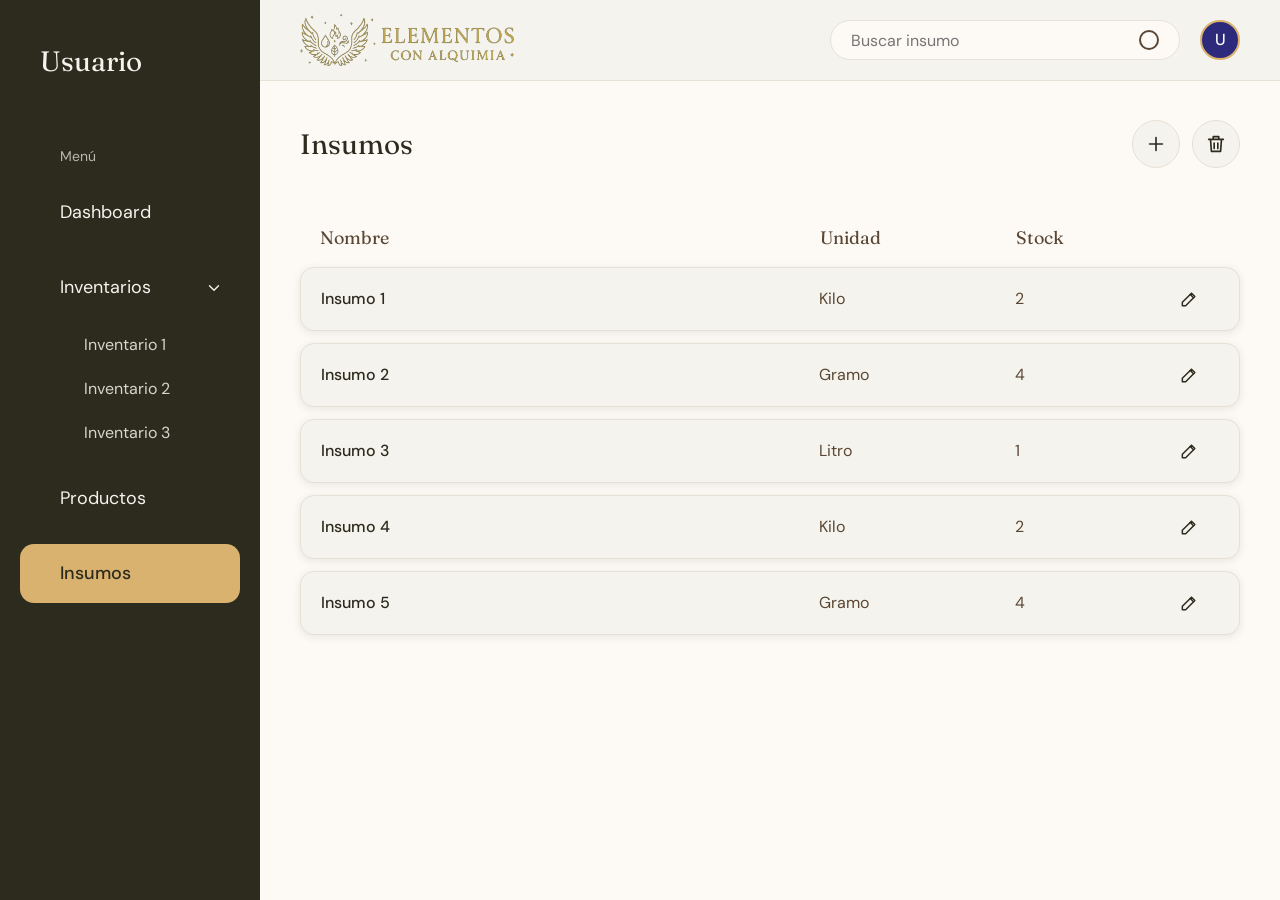
==== insumos.html @ 7b2545c5 "Add files via upload" ====
<!DOCTYPE html>
<html lang="es">
<head>
    <meta charset="UTF-8">
    <meta name="viewport" content="width=device-width, initial-scale=1.0">
    <title>Insumos - Elementos con alquimia</title>
    <link rel="preconnect" href="https://fonts.googleapis.com">
    <link href="https://fonts.googleapis.com/css2?family=DM+Sans:wght@400;500&family=Fraunces:wght@400;600&display=swap" rel="stylesheet">

    <style>
        :root {
            --bg: #fdfaf6;
            --sidebar: #2d2b1e;
            --sidebar-text: #f5f3ed;
            --topbar: #f5f3ed;
            --text: #2d2b1e;
            --text-soft: #5a4634;
            --card: #f5f3ed;
            --card-hover: #f3ead6;
            --card-border: #e6e1d5;
            --gold: #d8b26e;
            --green: #2a806a;
            --indigo: #2d2a7b;
            --radius: 14px;
            --shadow: 0 2px 8px rgba(45, 43, 30, .10);
        }

        /* ===== Base ===== */
        * {
            margin: 0;
            padding: 0;
            box-sizing: border-box;
        }

        body {
            font-family: 'DM Sans', 'Segoe UI', Roboto, Helvetica, Arial, sans-serif;
            font-size: 16px;
            line-height: 1.5;
            color: var(--text);
            background-color: var(--bg);
            height: 100vh;
            overflow: hidden;
        }

        a {
            text-decoration: none;
            color: inherit;
        }

        button,
        select,
        input {
            font-family: inherit;
            font-size: inherit;
            color: inherit;
        }

        button {
            cursor: pointer;
        }

        :focus-visible {
            outline: 3px solid var(--indigo);
            outline-offset: 2px;
        }

        .icon {
            fill: none;
            stroke: currentColor;
            stroke-width: 1.8;
            stroke-linecap: round;
            stroke-linejoin: round;
        }

        /* ===== Layout ===== */
        .app-layout {
            display: flex;
            height: 100vh;
            width: 100%;
        }

        /* ===== Sidebar ===== */
        .sidebar {
            width: 260px;
            background-color: var(--sidebar);
            color: var(--sidebar-text);
            display: flex;
            flex-direction: column;
            padding: 40px 0;
            flex-shrink: 0;
            z-index: 20;
        }

        .sidebar h1 {
            font-family: 'Fraunces', Georgia, serif;
            font-size: 28px;
            font-weight: 400;
            padding: 0 40px;
            margin-bottom: 48px;
        }

        .nav-menu {
            display: flex;
            flex-direction: column;
            gap: 16px;
            overflow-y: auto;
            min-height: 0;
            scrollbar-width: thin;
            scrollbar-color: var(--gold) transparent;
        }

        .nav-item {
            font-size: 18px;
            padding: 16px 40px;
            margin: 0 20px;
            border-radius: var(--radius);
            transition: background-color .2s ease, color .2s ease;
        }

        .nav-menu div.nav-item {
            font-size: 14px;
            opacity: .7;
            padding-bottom: 0;
        }

        .nav-menu a.nav-item:hover,
        .nav-sub a:hover {
            background-color: rgba(255, 255, 255, .12);
        }

        .nav-item.active,
        .nav-menu a.nav-item.active:hover {
            background-color: var(--gold);
            color: var(--text);
            font-weight: 500;
        }

        .nav-row {
            position: relative;
        }

        .nav-row .nav-item {
            display: block;
        }

        .nav-toggle {
            position: absolute;
            right: 30px;
            top: 50%;
            transform: translateY(-50%);
            width: 32px;
            height: 32px;
            border: none;
            border-radius: 50%;
            background: transparent;
            display: flex;
            align-items: center;
            justify-content: center;
        }

        .nav-toggle svg {
            width: 18px;
            height: 18px;
            transition: transform .2s ease;
        }

        .nav-toggle[aria-expanded="false"] svg {
            transform: rotate(-90deg);
        }

        .nav-sub {
            list-style: none;
            display: flex;
            flex-direction: column;
            gap: 4px;
            margin-top: -8px;
        }

        .nav-sub[hidden] {
            display: none;
        }

        .nav-sub a {
            display: block;
            font-size: 16px;
            padding: 8px 20px 8px 64px;
            margin: 0 20px;
            border-radius: var(--radius);
            opacity: .85;
            transition: background-color .2s ease;
        }

        .nav-empty {
            font-size: 14px;
            padding: 4px 20px 4px 64px;
            opacity: .6;
        }

        .scrim {
            display: none;
        }

        /* ===== Topbar ===== */
        .main-wrapper {
            flex-grow: 1;
            display: flex;
            flex-direction: column;
            background-color: var(--bg);
            min-width: 0;
        }

        .topbar {
            height: 80px;
            background-color: var(--topbar);
            display: flex;
            align-items: center;
            justify-content: space-between;
            padding: 0 40px;
            flex-shrink: 0;
            box-shadow: 0 1px 0 var(--card-border);
        }

        .topbar-left {
            display: flex;
            align-items: center;
            gap: 12px;
        }

        .menu-btn {
            display: none;
            width: 40px;
            height: 40px;
            border: none;
            border-radius: 50%;
            background: transparent;
            align-items: center;
            justify-content: center;
        }

        .menu-btn svg {
            width: 24px;
            height: 24px;
        }

        .brand-logo {
            height: 52px;
            width: auto;
            display: block;
            mix-blend-mode: multiply;
        }

        .topbar-controls {
            display: flex;
            align-items: center;
            gap: 20px;
        }

        .search-bar {
            background-color: var(--bg);
            border: 1px solid var(--card-border);
            border-radius: 30px;
            display: flex;
            align-items: center;
            padding: 5px 20px;
            width: 350px;
            height: 40px;
            transition: box-shadow .2s ease;
        }

        .search-bar:focus-within {
            box-shadow: 0 0 0 3px var(--indigo);
        }

        .search-bar input {
            border: none;
            outline: none;
            background: transparent;
            flex-grow: 1;
            min-width: 0;
        }

        .search-icon {
            width: 20px;
            height: 20px;
            border: 2px solid var(--text-soft);
            border-radius: 50%;
            display: inline-block;
            flex-shrink: 0;
        }

        .user-profile {
            width: 40px;
            height: 40px;
            background-color: var(--indigo);
            color: #fdfaf6;
            border: 2px solid var(--gold);
            border-radius: 50%;
            display: flex;
            align-items: center;
            justify-content: center;
            font-weight: 500;
            flex-shrink: 0;
        }

        /* ===== Contenido ===== */
        .content {
            padding: 40px;
            overflow-y: auto;
            flex-grow: 1;
            scrollbar-width: thin;
            scrollbar-color: var(--gold) transparent;
        }

        .page-header {
            display: flex;
            align-items: center;
            justify-content: space-between;
            gap: 16px;
            margin-bottom: 8px;
        }

        .section-title {
            font-family: 'Fraunces', Georgia, serif;
            font-size: 28px;
            font-weight: 400;
        }

        .header-actions {
            display: flex;
            align-items: center;
            gap: 12px;
        }

        .round-btn {
            width: 48px;
            height: 48px;
            border-radius: 50%;
            border: 1px solid var(--card-border);
            background-color: var(--card);
            display: flex;
            align-items: center;
            justify-content: center;
            transition: background-color .2s ease, border-color .2s ease;
        }

        .round-btn svg {
            width: 22px;
            height: 22px;
        }

        .round-btn:hover,
        .round-btn.active {
            background-color: var(--gold);
            border-color: var(--gold);
        }

        .hint {
            color: var(--text-soft);
            min-height: 24px;
            margin-bottom: 24px;
        }

        /* ===== Tabla de insumos ===== */
        .insumos-table {
            max-width: 1100px;
            display: flex;
            flex-direction: column;
            gap: 12px;
        }

        .insumo-head,
        .insumo-row {
            display: grid;
            grid-template-columns: 1fr 180px 140px 48px;
            align-items: center;
            gap: 16px;
            padding: 0 20px;
        }

        .insumo-head {
            color: var(--text-soft);
            font-family: 'Fraunces', Georgia, serif;
            font-size: 18px;
            padding-bottom: 4px;
        }

        .insumo-row {
            min-height: 64px;
            background-color: var(--card);
            border: 1px solid var(--card-border);
            border-radius: var(--radius);
            box-shadow: var(--shadow);
            transition: box-shadow .2s ease, background-color .2s ease, border-color .2s ease;
        }

        /* Hover tipo selec*/
        .insumo-row:hover {
            background-color: var(--card-hover);
            border-color: var(--gold);
            box-shadow: 0 0 0 3px var(--gold);
        }

        .insumo-name {
            font-weight: 500;
            overflow-wrap: anywhere;
        }

        .insumo-unidad,
        .insumo-stock {
            color: var(--text-soft);
        }

        .edit-btn {
            width: 36px;
            height: 36px;
            border: none;
            border-radius: 50%;
            background: transparent;
            display: flex;
            align-items: center;
            justify-content: center;
            transition: background-color .2s ease;
        }

        .edit-btn svg {
            width: 20px;
            height: 20px;
        }

        .edit-btn:hover {
            background-color: var(--gold);
        }

        /* ===== Modo baja ===== */
        .baja-mode .insumo-row:not(.is-baja) {
            border-style: dashed;
            border-color: var(--text-soft);
        }

        .baja-mode .insumo-row {
            cursor: pointer;
        }

        .is-baja {
            opacity: .6;
            background-color: #cdc7b6;
            border-color: #b8b19c;
        }

        .badge {
            display: inline-block;
            margin-left: 12px;
            padding: 2px 12px;
            border-radius: 30px;
            background-color: var(--sidebar);
            color: var(--sidebar-text);
            font-size: 13px;
            font-weight: 500;
        }

        .empty {
            color: var(--text-soft);
            padding: 0 20px;
        }

        /* ===== Ventanas y avisos ===== */
        dialog {
            margin: auto;
            border: 1px solid var(--card-border);
            border-radius: var(--radius);
            padding: 32px;
            width: min(440px, 90vw);
            background-color: var(--bg);
            color: var(--text);
            box-shadow: 0 8px 32px rgba(45, 43, 30, .25);
        }

        dialog::backdrop {
            background-color: rgba(45, 43, 30, .5);
        }

        dialog h3 {
            font-family: 'Fraunces', Georgia, serif;
            font-size: 22px;
            font-weight: 400;
            margin-bottom: 16px;
        }

        .dlg-text {
            color: var(--text-soft);
        }

        dialog label {
            display: block;
            color: var(--text-soft);
            margin: 16px 0 8px;
        }

        dialog input,
        dialog select {
            width: 100%;
            height: 44px;
            padding: 0 16px;
            background-color: var(--card);
            border: 1px solid var(--card-border);
            border-radius: var(--radius);
        }

        .field-row {
            display: grid;
            grid-template-columns: 1fr 1fr;
            gap: 16px;
        }

        .dialog-actions {
            display: flex;
            justify-content: flex-end;
            gap: 12px;
            margin-top: 24px;
        }

        .btn {
            height: 44px;
            padding: 0 24px;
            border-radius: 30px;
            border: 1px solid var(--card-border);
            background-color: var(--card);
            font-weight: 500;
        }

        .btn-primary {
            background-color: var(--green);
            border-color: var(--green);
            color: #fdfaf6;
        }

        .btn:hover {
            filter: brightness(.95);
        }

        .toast {
            position: fixed;
            left: 50%;
            bottom: 32px;
            transform: translate(-50%, 24px);
            display: flex;
            align-items: center;
            gap: 20px;
            padding: 12px 20px;
            border-radius: var(--radius);
            background-color: var(--sidebar);
            color: var(--sidebar-text);
            box-shadow: 0 8px 24px rgba(45, 43, 30, .3);
            opacity: 0;
            pointer-events: none;
            transition: opacity .2s ease, transform .2s ease;
            z-index: 50;
        }

        .toast.show {
            opacity: 1;
            transform: translate(-50%, 0);
            pointer-events: auto;
        }

        .toast-btn {
            border: none;
            background: none;
            color: var(--gold);
            font-weight: 500;
        }

        .toast-btn:hover {
            text-decoration: underline;
        }

        /* ===== movil o tablet ===== */
        @media (max-width: 900px) {
            .sidebar {
                position: fixed;
                top: 0;
                bottom: 0;
                left: 0;
                transform: translateX(-100%);
                transition: transform .25s ease;
            }

            .menu-open .sidebar {
                transform: none;
            }

            .menu-open .scrim {
                display: block;
                position: fixed;
                inset: 0;
                background-color: rgba(45, 43, 30, .5);
                z-index: 10;
            }

            .menu-btn {
                display: flex;
            }

            .topbar,
            .content {
                padding-left: 20px;
                padding-right: 20px;
            }

            .brand-logo {
                height: 40px;
            }

            .search-bar {
                width: 180px;
            }

            .insumo-head,
            .insumo-row {
                grid-template-columns: 1fr 110px 90px 40px;
                gap: 8px;
                padding: 0 12px;
            }
        }

        @media (max-width: 560px) {
            .search-bar {
                display: none;
            }

            .badge {
                display: block;
                width: fit-content;
                margin: 4px 0 0;
            }
        }

        @media (prefers-reduced-motion: reduce) {
            * {
                transition: none !important;
            }
        }
    </style>
</head>
<body>

    <div class="app-layout">
        <aside class="sidebar">
            <h1>Usuario</h1>

            <nav class="nav-menu">
                <div class="nav-item">Menú</div>
                <a href="index.html" class="nav-item">Dashboard</a>
                <div class="nav-row">
                    <a href="inventarios.html" class="nav-item">Inventarios</a>
                    <button class="nav-toggle" id="nav-toggle" aria-expanded="true" aria-label="Mostrar u ocultar inventarios">
                        <svg class="icon" viewBox="0 0 24 24"><path d="m6 9 6 6 6-6"/></svg>
                    </button>
                </div>

                <ul class="nav-sub" id="nav-inventarios"></ul>
                <a href="productos.html" class="nav-item">Productos</a>
                <a href="insumos.html" class="nav-item active" aria-current="page">Insumos</a>
            </nav>
        </aside>
        <div class="scrim" id="scrim"></div>

        <div class="main-wrapper">
            <header class="topbar">
                <div class="topbar-left">
                    <button class="menu-btn" id="menu-btn" aria-label="Abrir menú">
                        <svg class="icon" viewBox="0 0 24 24"><path d="M4 7h16M4 12h16M4 17h16"/></svg>
                    </button>
                    <a href="index.html">
                        <img class="brand-logo" src="logo.png" alt="Elementos con alquimia">
                    </a>
                </div>
                <div class="topbar-controls">
                    <div class="search-bar">
                        <input type="text" id="buscar" aria-label="Buscar insumo" placeholder="Buscar insumo">
                        <span class="search-icon"></span>
                    </div>
                    <div class="user-profile">U</div>
                </div>
            </header>

            <main class="content">
                <div class="page-header">
                    <h2 class="section-title">Insumos</h2>
                    <div class="header-actions">
                        <button class="round-btn" id="btn-agregar" aria-label="Agregar insumo" title="Agregar insumo">
                            <svg class="icon" viewBox="0 0 24 24"><path d="M12 5v14M5 12h14"/></svg>
                        </button>
                        <button class="round-btn" id="btn-baja" aria-label="Dar de baja insumos" aria-pressed="false" title="Dar de baja insumos">
                            <svg class="icon" viewBox="0 0 24 24"><path d="M4 7h16M10 11v6M14 11v6M6 7l1 13h10l1-13M9 7V4h6v3"/></svg>
                        </button>
                    </div>
                </div>
                <p class="hint" id="hint"></p>

                <div class="insumos-table" id="tabla" role="table" aria-label="Insumos generales">
                    <div class="insumo-head" role="row">
                        <span role="columnheader">Nombre</span>
                        <span role="columnheader">Unidad</span>
                        <span role="columnheader">Stock</span>
                        <span role="columnheader"></span>
                    </div>
                    <div id="filas" style="display: contents"></div>
                </div>
            </main>
        </div>
    </div>

    <dialog id="dlg">
        <form method="dialog" id="form-insumo">
            <h3 id="dlg-titulo">Nuevo insumo</h3>
            <label for="nombre">Nombre</label>
            <input id="nombre" type="text" maxlength="40" required autocomplete="off">
            <div class="field-row">
                <div>
                    <label for="unidad">Unidad</label>
                    <select id="unidad" required></select>
                </div>
                <div>
                    <label for="stock">Stock</label>
                    <input id="stock" type="number" min="0" step="any" required>
                </div>
            </div>
            <div class="dialog-actions">
                <button type="button" class="btn" id="cancelar">Cancelar</button>
                <button type="submit" class="btn btn-primary" id="dlg-guardar">Crear insumo</button>
            </div>
        </form>
    </dialog>

    <script>
        // ===== Datos compartidos (antes shared.js) =====
        // Todo se guarda en localStorage, reemplazar por la bd
        // "baja: true" = dado de baja (no se elimina, se puede restablecer).
        const KEY_INV = 'eca_inventarios_v1';   // misma clave que usan las demás pantallas
        const KEY_INS = 'eca_insumos_v1';       // insumos generales

        const SEED_INV = [
            { id: 1, nombre: 'Inventario 1', descripcion: 'Materias primas y esencias para elaboración.', productos: 24, baja: false },
            { id: 2, nombre: 'Inventario 2', descripcion: 'Productos terminados listos para venta.', productos: 18, baja: false },
            { id: 3, nombre: 'Inventario 3', descripcion: 'Envases, etiquetas y material de empaque.', productos: 31, baja: false }
        ];
        const SEED_INS = [
            { id: 1, nombre: 'Insumo 1', unidad: 'Kilo', stock: 2, baja: false },
            { id: 2, nombre: 'Insumo 2', unidad: 'Gramo', stock: 4, baja: false },
            { id: 3, nombre: 'Insumo 3', unidad: 'Litro', stock: 1, baja: false },
            { id: 4, nombre: 'Insumo 4', unidad: 'Kilo', stock: 2, baja: false },
            { id: 5, nombre: 'Insumo 5', unidad: 'Gramo', stock: 4, baja: false }
        ];

        function cargar(key, seed) {
            try {
                const s = localStorage.getItem(key);
                if (s) return JSON.parse(s);
            } catch (e) {}
            return JSON.parse(JSON.stringify(seed));
        }

        const inventarios = cargar(KEY_INV, SEED_INV);   // solo lectura aquí (para el menú lateral)
        let insumos = cargar(KEY_INS, SEED_INS);

        function guardar() {
            try { localStorage.setItem(KEY_INS, JSON.stringify(insumos)); } catch (e) {}
        }

        const esc = s => String(s).replace(/[&<>"']/g, c => ({ '&': '&amp;', '<': '&lt;', '>': '&gt;', '"': '&quot;', "'": '&#39;' }[c]));

        // ===== Sidebar: inventarios activos =====
        function renderSidebar() {
            const ul = document.getElementById('nav-inventarios');
            const activos = inventarios.filter(i => !i.baja);
            ul.innerHTML = activos.length
                ? activos.map(i => `<li><a href="inventario.html?id=${i.id}">${esc(i.nombre)}</a></li>`).join('')
                : '<li class="nav-empty">Sin inventarios activos</li>';
        }

        // ===== Aviso con "Deshacer" =====
        function toast(msg, onUndo) {
            let t = document.getElementById('toast');
            if (!t) {
                t = document.createElement('div');
                t.id = 'toast';
                t.className = 'toast';
                t.setAttribute('role', 'status');
                document.body.appendChild(t);
            }
            t.innerHTML = '<span></span><button class="toast-btn">Deshacer</button>';
            t.firstChild.textContent = msg;
            t.querySelector('button').onclick = () => { onUndo(); t.classList.remove('show'); };
            t.classList.add('show');
            clearTimeout(t._t);
            t._t = setTimeout(() => t.classList.remove('show'), 6000);
        }

        // ===== Ventana de confirmación =====
        function confirmar(titulo, texto, okLabel, onOk) {
            let d = document.getElementById('dlg-confirm');
            if (!d) {
                d = document.createElement('dialog');
                d.id = 'dlg-confirm';
                d.innerHTML = '<h3></h3><p class="dlg-text"></p><div class="dialog-actions"><button class="btn" data-no>Cancelar</button><button class="btn btn-primary" data-ok></button></div>';
                document.body.appendChild(d);
                d.querySelector('[data-no]').onclick = () => d.close();
            }
            d.querySelector('h3').textContent = titulo;
            d.querySelector('.dlg-text').textContent = texto;
            const ok = d.querySelector('[data-ok]');
            ok.textContent = okLabel;
            ok.onclick = () => { d.close(); onOk(); };
            d.showModal();
        }

        // ===== Menú: submenú plegable y menú móvil =====
        document.getElementById('nav-toggle').addEventListener('click', e => {
            const ul = document.getElementById('nav-inventarios');
            ul.hidden = !ul.hidden;
            e.currentTarget.setAttribute('aria-expanded', !ul.hidden);
        });

        const alternarMenu = () => document.body.classList.toggle('menu-open');
        document.getElementById('menu-btn').addEventListener('click', alternarMenu);
        document.getElementById('scrim').addEventListener('click', alternarMenu);

        renderSidebar();
    </script>

    <script>
        // ===== Pantalla de insumos generales =====
        const UNIDADES = ['Kilo', 'Gramo', 'Litro', 'Mililitro', 'Pieza'];   // agrega las que necesites
        let modoBaja = false;
        let filtro = '';
        let editandoId = null;      // null = creando un insumo nuevo

        const filas = document.getElementById('filas');
        const tabla = document.getElementById('tabla');
        const hint = document.getElementById('hint');
        const btnBaja = document.getElementById('btn-baja');
        const dlg = document.getElementById('dlg');
        const selUnidad = document.getElementById('unidad');

        selUnidad.innerHTML = UNIDADES.map(u => `<option>${u}</option>`).join('');

        const iconoEditar = '<svg class="icon" viewBox="0 0 24 24"><path d="M4 20h4L19 9l-4-4L4 16v4z"/><path d="m13.5 6.5 4 4"/></svg>';
        const formatoStock = n => Number(n).toLocaleString('es-MX', { maximumFractionDigits: 2 });

        function filaHTML(i) {
            return `
                <div class="insumo-row${i.baja ? ' is-baja' : ''}" role="row" data-id="${i.id}">
                    <span class="insumo-name" role="cell">${esc(i.nombre)}${i.baja ? '<span class="badge">De baja</span>' : ''}</span>
                    <span class="insumo-unidad" role="cell">${esc(i.unidad)}</span>
                    <span class="insumo-stock" role="cell">${formatoStock(i.stock)}</span>
                    <span role="cell"><button class="edit-btn" aria-label="Editar ${esc(i.nombre)}" title="Editar">${iconoEditar}</button></span>
                </div>`;
        }

        function render() {
            tabla.classList.toggle('baja-mode', modoBaja);
            btnBaja.classList.toggle('active', modoBaja);
            btnBaja.setAttribute('aria-pressed', modoBaja);
            hint.textContent = modoBaja
                ? 'Modo baja: toca un insumo para darlo de baja. Si ya está de baja, tócalo para restablecerlo.'
                : '';

            const q = filtro.toLowerCase();
            let lista = insumos.filter(i => i.nombre.toLowerCase().includes(q));
            lista.sort((a, b) => a.nombre.localeCompare(b.nombre, 'es', { numeric: true }));
            lista = [...lista.filter(i => !i.baja), ...lista.filter(i => i.baja)]; // los de baja al final

            if (!lista.length) {
                filas.innerHTML = filtro
                    ? `<p class="empty">Ningún insumo coincide con "${esc(filtro)}".</p>`
                    : '<p class="empty">Aún no tienes insumos. Toca + para crear el primero.</p>';
            } else {
                filas.innerHTML = lista.map(filaHTML).join('');
            }
        }

        function actualizar() {
            guardar();
            render();
        }

        // Sin insumo = crear uno nuevo; con insumo = editarlo
        function abrirDialogo(i) {
            editandoId = i ? i.id : null;
            document.getElementById('form-insumo').reset();
            document.getElementById('dlg-titulo').textContent = i ? 'Editar insumo' : 'Nuevo insumo';
            document.getElementById('dlg-guardar').textContent = i ? 'Guardar cambios' : 'Crear insumo';
            if (i) {
                document.getElementById('nombre').value = i.nombre;
                if (!UNIDADES.includes(i.unidad)) selUnidad.add(new Option(i.unidad));
                selUnidad.value = i.unidad;
                document.getElementById('stock').value = i.stock;
            }
            dlg.showModal();
            document.getElementById('nombre').focus();
        }

        function darDeBaja(i) {
            i.baja = true;
            actualizar();
            toast('"' + i.nombre + '" se dio de baja.', () => { i.baja = false; actualizar(); });
        }

        function restablecer(i) {
            confirmar(
                '¿Restablecer este insumo?',
                '"' + i.nombre + '" volverá a estar activo.',
                'Restablecer',
                () => { i.baja = false; actualizar(); }
            );
        }

        filas.addEventListener('click', e => {
            const fila = e.target.closest('.insumo-row');
            if (!fila) return;
            const i = insumos.find(x => x.id === Number(fila.dataset.id));

            // En modo baja (o si ya está de baja) toda la fila responde
            if (i.baja || modoBaja) return i.baja ? restablecer(i) : darDeBaja(i);
            if (e.target.closest('.edit-btn')) abrirDialogo(i);
        });

        document.getElementById('btn-agregar').addEventListener('click', () => abrirDialogo());
        btnBaja.addEventListener('click', () => { modoBaja = !modoBaja; render(); });
        document.getElementById('cancelar').addEventListener('click', () => dlg.close());
        document.getElementById('buscar').addEventListener('input', e => { filtro = e.target.value.trim(); render(); });

        document.getElementById('form-insumo').addEventListener('submit', () => {
            const datos = {
                nombre: document.getElementById('nombre').value.trim(),
                unidad: selUnidad.value,
                stock: parseFloat(document.getElementById('stock').value)
            };
            if (!datos.nombre) return;

            if (editandoId !== null) {
                Object.assign(insumos.find(x => x.id === editandoId), datos);
            } else {
                const id = Math.max(0, ...insumos.map(x => x.id)) + 1;
                insumos.push({ id, ...datos, baja: false });
            }
            actualizar();
        });

        render();
    </script>

</body>
</html>
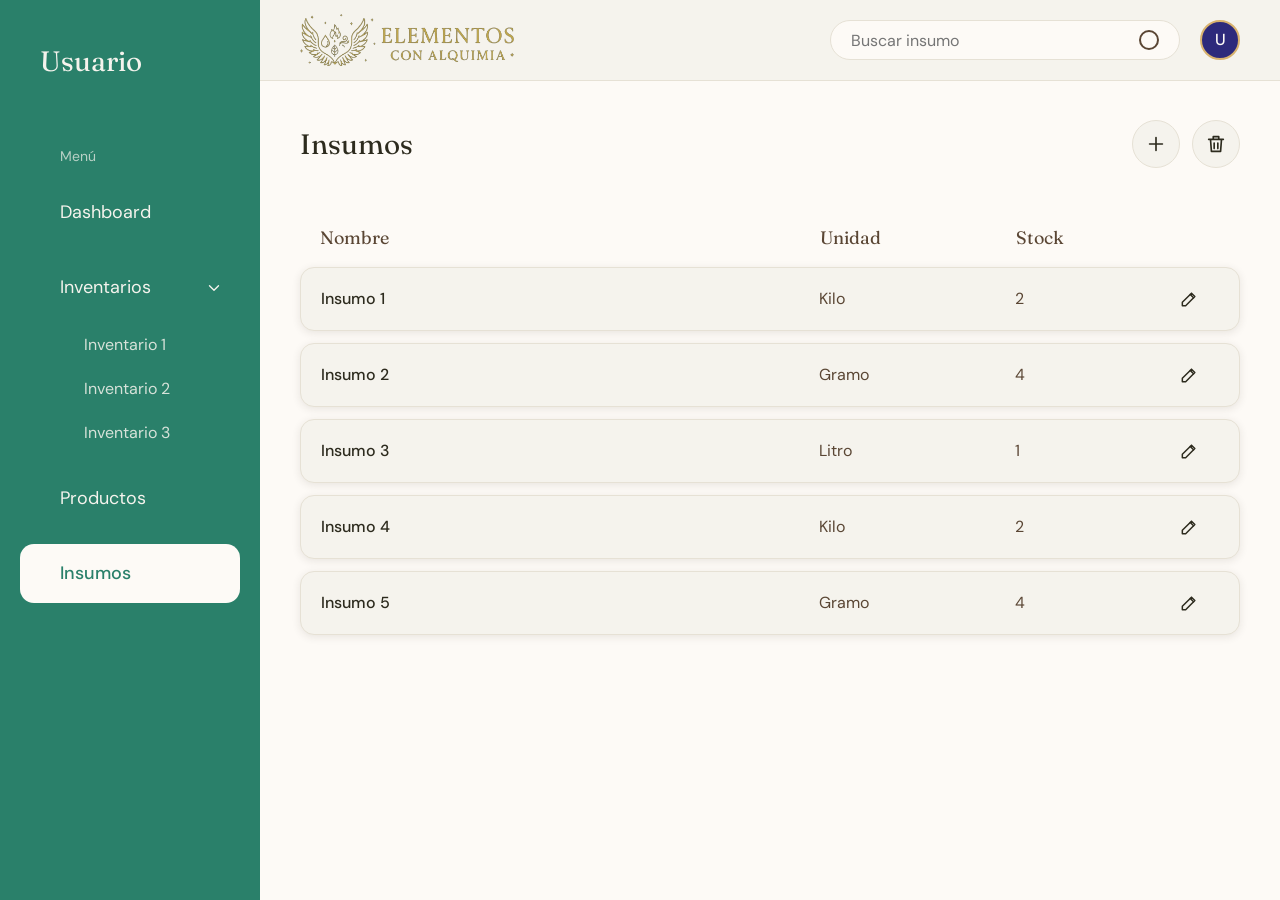
==== commit 38a0a219: "Actualizacion Actualizacion de diseño y pantallas restantes" ====
--- a/insumos.html
+++ b/insumos.html
@@ -6,357 +6,12 @@
     <title>Insumos - Elementos con alquimia</title>
     <link rel="preconnect" href="https://fonts.googleapis.com">
     <link href="https://fonts.googleapis.com/css2?family=DM+Sans:wght@400;500&family=Fraunces:wght@400;600&display=swap" rel="stylesheet">
+    <link rel="stylesheet" href="shared.css">
 
     <style>
-        :root {
-            --bg: #fdfaf6;
-            --sidebar: #2d2b1e;
-            --sidebar-text: #f5f3ed;
-            --topbar: #f5f3ed;
-            --text: #2d2b1e;
-            --text-soft: #5a4634;
-            --card: #f5f3ed;
-            --card-hover: #f3ead6;
-            --card-border: #e6e1d5;
-            --gold: #d8b26e;
-            --green: #2a806a;
-            --indigo: #2d2a7b;
-            --radius: 14px;
-            --shadow: 0 2px 8px rgba(45, 43, 30, .10);
-        }
-
-        /* ===== Base ===== */
-        * {
-            margin: 0;
-            padding: 0;
-            box-sizing: border-box;
-        }
-
-        body {
-            font-family: 'DM Sans', 'Segoe UI', Roboto, Helvetica, Arial, sans-serif;
-            font-size: 16px;
-            line-height: 1.5;
-            color: var(--text);
-            background-color: var(--bg);
-            height: 100vh;
-            overflow: hidden;
-        }
-
-        a {
-            text-decoration: none;
-            color: inherit;
-        }
-
-        button,
-        select,
-        input {
-            font-family: inherit;
-            font-size: inherit;
-            color: inherit;
-        }
-
-        button {
-            cursor: pointer;
-        }
-
-        :focus-visible {
-            outline: 3px solid var(--indigo);
-            outline-offset: 2px;
-        }
-
-        .icon {
-            fill: none;
-            stroke: currentColor;
-            stroke-width: 1.8;
-            stroke-linecap: round;
-            stroke-linejoin: round;
-        }
-
-        /* ===== Layout ===== */
-        .app-layout {
-            display: flex;
-            height: 100vh;
-            width: 100%;
-        }
-
-        /* ===== Sidebar ===== */
-        .sidebar {
-            width: 260px;
-            background-color: var(--sidebar);
-            color: var(--sidebar-text);
-            display: flex;
-            flex-direction: column;
-            padding: 40px 0;
-            flex-shrink: 0;
-            z-index: 20;
-        }
-
-        .sidebar h1 {
-            font-family: 'Fraunces', Georgia, serif;
-            font-size: 28px;
-            font-weight: 400;
-            padding: 0 40px;
-            margin-bottom: 48px;
-        }
-
-        .nav-menu {
-            display: flex;
-            flex-direction: column;
-            gap: 16px;
-            overflow-y: auto;
-            min-height: 0;
-            scrollbar-width: thin;
-            scrollbar-color: var(--gold) transparent;
-        }
-
-        .nav-item {
-            font-size: 18px;
-            padding: 16px 40px;
-            margin: 0 20px;
-            border-radius: var(--radius);
-            transition: background-color .2s ease, color .2s ease;
-        }
-
-        .nav-menu div.nav-item {
-            font-size: 14px;
-            opacity: .7;
-            padding-bottom: 0;
-        }
-
-        .nav-menu a.nav-item:hover,
-        .nav-sub a:hover {
-            background-color: rgba(255, 255, 255, .12);
-        }
-
-        .nav-item.active,
-        .nav-menu a.nav-item.active:hover {
-            background-color: var(--gold);
-            color: var(--text);
-            font-weight: 500;
-        }
-
-        .nav-row {
-            position: relative;
-        }
-
-        .nav-row .nav-item {
-            display: block;
-        }
-
-        .nav-toggle {
-            position: absolute;
-            right: 30px;
-            top: 50%;
-            transform: translateY(-50%);
-            width: 32px;
-            height: 32px;
-            border: none;
-            border-radius: 50%;
-            background: transparent;
-            display: flex;
-            align-items: center;
-            justify-content: center;
-        }
-
-        .nav-toggle svg {
-            width: 18px;
-            height: 18px;
-            transition: transform .2s ease;
-        }
-
-        .nav-toggle[aria-expanded="false"] svg {
-            transform: rotate(-90deg);
-        }
-
-        .nav-sub {
-            list-style: none;
-            display: flex;
-            flex-direction: column;
-            gap: 4px;
-            margin-top: -8px;
-        }
-
-        .nav-sub[hidden] {
-            display: none;
-        }
-
-        .nav-sub a {
-            display: block;
-            font-size: 16px;
-            padding: 8px 20px 8px 64px;
-            margin: 0 20px;
-            border-radius: var(--radius);
-            opacity: .85;
-            transition: background-color .2s ease;
-        }
-
-        .nav-empty {
-            font-size: 14px;
-            padding: 4px 20px 4px 64px;
-            opacity: .6;
-        }
-
-        .scrim {
-            display: none;
-        }
-
-        /* ===== Topbar ===== */
-        .main-wrapper {
-            flex-grow: 1;
-            display: flex;
-            flex-direction: column;
-            background-color: var(--bg);
-            min-width: 0;
-        }
-
-        .topbar {
-            height: 80px;
-            background-color: var(--topbar);
-            display: flex;
-            align-items: center;
-            justify-content: space-between;
-            padding: 0 40px;
-            flex-shrink: 0;
-            box-shadow: 0 1px 0 var(--card-border);
-        }
-
-        .topbar-left {
-            display: flex;
-            align-items: center;
-            gap: 12px;
-        }
-
-        .menu-btn {
-            display: none;
-            width: 40px;
-            height: 40px;
-            border: none;
-            border-radius: 50%;
-            background: transparent;
-            align-items: center;
-            justify-content: center;
-        }
-
-        .menu-btn svg {
-            width: 24px;
-            height: 24px;
-        }
-
-        .brand-logo {
-            height: 52px;
-            width: auto;
-            display: block;
-            mix-blend-mode: multiply;
-        }
-
-        .topbar-controls {
-            display: flex;
-            align-items: center;
-            gap: 20px;
-        }
-
-        .search-bar {
-            background-color: var(--bg);
-            border: 1px solid var(--card-border);
-            border-radius: 30px;
-            display: flex;
-            align-items: center;
-            padding: 5px 20px;
-            width: 350px;
-            height: 40px;
-            transition: box-shadow .2s ease;
-        }
-
-        .search-bar:focus-within {
-            box-shadow: 0 0 0 3px var(--indigo);
-        }
-
-        .search-bar input {
-            border: none;
-            outline: none;
-            background: transparent;
-            flex-grow: 1;
-            min-width: 0;
-        }
-
-        .search-icon {
-            width: 20px;
-            height: 20px;
-            border: 2px solid var(--text-soft);
-            border-radius: 50%;
-            display: inline-block;
-            flex-shrink: 0;
-        }
-
-        .user-profile {
-            width: 40px;
-            height: 40px;
-            background-color: var(--indigo);
-            color: #fdfaf6;
-            border: 2px solid var(--gold);
-            border-radius: 50%;
-            display: flex;
-            align-items: center;
-            justify-content: center;
-            font-weight: 500;
-            flex-shrink: 0;
-        }
-
-        /* ===== Contenido ===== */
-        .content {
-            padding: 40px;
-            overflow-y: auto;
-            flex-grow: 1;
-            scrollbar-width: thin;
-            scrollbar-color: var(--gold) transparent;
-        }
-
-        .page-header {
-            display: flex;
-            align-items: center;
-            justify-content: space-between;
-            gap: 16px;
-            margin-bottom: 8px;
-        }
-
-        .section-title {
-            font-family: 'Fraunces', Georgia, serif;
-            font-size: 28px;
-            font-weight: 400;
-        }
-
-        .header-actions {
-            display: flex;
-            align-items: center;
-            gap: 12px;
-        }
-
-        .round-btn {
-            width: 48px;
-            height: 48px;
-            border-radius: 50%;
-            border: 1px solid var(--card-border);
-            background-color: var(--card);
-            display: flex;
-            align-items: center;
-            justify-content: center;
-            transition: background-color .2s ease, border-color .2s ease;
-        }
-
-        .round-btn svg {
-            width: 22px;
-            height: 22px;
-        }
-
-        .round-btn:hover,
-        .round-btn.active {
-            background-color: var(--gold);
-            border-color: var(--gold);
-        }
+        /* ===== Estilos propios de esta pantalla (el resto está en shared.css) ===== */
 
         .hint {
-            color: var(--text-soft);
-            min-height: 24px;
             margin-bottom: 24px;
         }
 
@@ -393,7 +48,7 @@
             transition: box-shadow .2s ease, background-color .2s ease, border-color .2s ease;
         }
 
-        /* Hover tipo selec*/
+        /* Hover tipo selección */
         .insumo-row:hover {
             background-color: var(--card-hover);
             border-color: var(--gold);
@@ -405,30 +60,13 @@
             overflow-wrap: anywhere;
         }
 
+        .insumo-name .badge {
+            margin-left: 12px;
+        }
+
         .insumo-unidad,
         .insumo-stock {
             color: var(--text-soft);
-        }
-
-        .edit-btn {
-            width: 36px;
-            height: 36px;
-            border: none;
-            border-radius: 50%;
-            background: transparent;
-            display: flex;
-            align-items: center;
-            justify-content: center;
-            transition: background-color .2s ease;
-        }
-
-        .edit-btn svg {
-            width: 20px;
-            height: 20px;
-        }
-
-        .edit-btn:hover {
-            background-color: var(--gold);
         }
 
         /* ===== Modo baja ===== */
@@ -441,180 +79,17 @@
             cursor: pointer;
         }
 
-        .is-baja {
+        .insumo-row.is-baja {
             opacity: .6;
             background-color: #cdc7b6;
             border-color: #b8b19c;
         }
 
-        .badge {
-            display: inline-block;
-            margin-left: 12px;
-            padding: 2px 12px;
-            border-radius: 30px;
-            background-color: var(--sidebar);
-            color: var(--sidebar-text);
-            font-size: 13px;
-            font-weight: 500;
-        }
-
         .empty {
-            color: var(--text-soft);
             padding: 0 20px;
         }
 
-        /* ===== Ventanas y avisos ===== */
-        dialog {
-            margin: auto;
-            border: 1px solid var(--card-border);
-            border-radius: var(--radius);
-            padding: 32px;
-            width: min(440px, 90vw);
-            background-color: var(--bg);
-            color: var(--text);
-            box-shadow: 0 8px 32px rgba(45, 43, 30, .25);
-        }
-
-        dialog::backdrop {
-            background-color: rgba(45, 43, 30, .5);
-        }
-
-        dialog h3 {
-            font-family: 'Fraunces', Georgia, serif;
-            font-size: 22px;
-            font-weight: 400;
-            margin-bottom: 16px;
-        }
-
-        .dlg-text {
-            color: var(--text-soft);
-        }
-
-        dialog label {
-            display: block;
-            color: var(--text-soft);
-            margin: 16px 0 8px;
-        }
-
-        dialog input,
-        dialog select {
-            width: 100%;
-            height: 44px;
-            padding: 0 16px;
-            background-color: var(--card);
-            border: 1px solid var(--card-border);
-            border-radius: var(--radius);
-        }
-
-        .field-row {
-            display: grid;
-            grid-template-columns: 1fr 1fr;
-            gap: 16px;
-        }
-
-        .dialog-actions {
-            display: flex;
-            justify-content: flex-end;
-            gap: 12px;
-            margin-top: 24px;
-        }
-
-        .btn {
-            height: 44px;
-            padding: 0 24px;
-            border-radius: 30px;
-            border: 1px solid var(--card-border);
-            background-color: var(--card);
-            font-weight: 500;
-        }
-
-        .btn-primary {
-            background-color: var(--green);
-            border-color: var(--green);
-            color: #fdfaf6;
-        }
-
-        .btn:hover {
-            filter: brightness(.95);
-        }
-
-        .toast {
-            position: fixed;
-            left: 50%;
-            bottom: 32px;
-            transform: translate(-50%, 24px);
-            display: flex;
-            align-items: center;
-            gap: 20px;
-            padding: 12px 20px;
-            border-radius: var(--radius);
-            background-color: var(--sidebar);
-            color: var(--sidebar-text);
-            box-shadow: 0 8px 24px rgba(45, 43, 30, .3);
-            opacity: 0;
-            pointer-events: none;
-            transition: opacity .2s ease, transform .2s ease;
-            z-index: 50;
-        }
-
-        .toast.show {
-            opacity: 1;
-            transform: translate(-50%, 0);
-            pointer-events: auto;
-        }
-
-        .toast-btn {
-            border: none;
-            background: none;
-            color: var(--gold);
-            font-weight: 500;
-        }
-
-        .toast-btn:hover {
-            text-decoration: underline;
-        }
-
-        /* ===== movil o tablet ===== */
         @media (max-width: 900px) {
-            .sidebar {
-                position: fixed;
-                top: 0;
-                bottom: 0;
-                left: 0;
-                transform: translateX(-100%);
-                transition: transform .25s ease;
-            }
-
-            .menu-open .sidebar {
-                transform: none;
-            }
-
-            .menu-open .scrim {
-                display: block;
-                position: fixed;
-                inset: 0;
-                background-color: rgba(45, 43, 30, .5);
-                z-index: 10;
-            }
-
-            .menu-btn {
-                display: flex;
-            }
-
-            .topbar,
-            .content {
-                padding-left: 20px;
-                padding-right: 20px;
-            }
-
-            .brand-logo {
-                height: 40px;
-            }
-
-            .search-bar {
-                width: 180px;
-            }
-
             .insumo-head,
             .insumo-row {
                 grid-template-columns: 1fr 110px 90px 40px;
@@ -624,92 +99,40 @@
         }
 
         @media (max-width: 560px) {
-            .search-bar {
-                display: none;
-            }
-
-            .badge {
+            .insumo-name .badge {
                 display: block;
                 width: fit-content;
                 margin: 4px 0 0;
             }
         }
-
-        @media (prefers-reduced-motion: reduce) {
-            * {
-                transition: none !important;
-            }
-        }
     </style>
 </head>
 <body>
 
-    <div class="app-layout">
-        <aside class="sidebar">
-            <h1>Usuario</h1>
-
-            <nav class="nav-menu">
-                <div class="nav-item">Menú</div>
-                <a href="index.html" class="nav-item">Dashboard</a>
-                <div class="nav-row">
-                    <a href="inventarios.html" class="nav-item">Inventarios</a>
-                    <button class="nav-toggle" id="nav-toggle" aria-expanded="true" aria-label="Mostrar u ocultar inventarios">
-                        <svg class="icon" viewBox="0 0 24 24"><path d="m6 9 6 6 6-6"/></svg>
-                    </button>
-                </div>
-
-                <ul class="nav-sub" id="nav-inventarios"></ul>
-                <a href="productos.html" class="nav-item">Productos</a>
-                <a href="insumos.html" class="nav-item active" aria-current="page">Insumos</a>
-            </nav>
-        </aside>
-        <div class="scrim" id="scrim"></div>
-
-        <div class="main-wrapper">
-            <header class="topbar">
-                <div class="topbar-left">
-                    <button class="menu-btn" id="menu-btn" aria-label="Abrir menú">
-                        <svg class="icon" viewBox="0 0 24 24"><path d="M4 7h16M4 12h16M4 17h16"/></svg>
-                    </button>
-                    <a href="index.html">
-                        <img class="brand-logo" src="logo.png" alt="Elementos con alquimia">
-                    </a>
-                </div>
-                <div class="topbar-controls">
-                    <div class="search-bar">
-                        <input type="text" id="buscar" aria-label="Buscar insumo" placeholder="Buscar insumo">
-                        <span class="search-icon"></span>
-                    </div>
-                    <div class="user-profile">U</div>
-                </div>
-            </header>
-
-            <main class="content">
-                <div class="page-header">
-                    <h2 class="section-title">Insumos</h2>
-                    <div class="header-actions">
-                        <button class="round-btn" id="btn-agregar" aria-label="Agregar insumo" title="Agregar insumo">
-                            <svg class="icon" viewBox="0 0 24 24"><path d="M12 5v14M5 12h14"/></svg>
-                        </button>
-                        <button class="round-btn" id="btn-baja" aria-label="Dar de baja insumos" aria-pressed="false" title="Dar de baja insumos">
-                            <svg class="icon" viewBox="0 0 24 24"><path d="M4 7h16M10 11v6M14 11v6M6 7l1 13h10l1-13M9 7V4h6v3"/></svg>
-                        </button>
-                    </div>
-                </div>
-                <p class="hint" id="hint"></p>
-
-                <div class="insumos-table" id="tabla" role="table" aria-label="Insumos generales">
-                    <div class="insumo-head" role="row">
-                        <span role="columnheader">Nombre</span>
-                        <span role="columnheader">Unidad</span>
-                        <span role="columnheader">Stock</span>
-                        <span role="columnheader"></span>
-                    </div>
-                    <div id="filas" style="display: contents"></div>
-                </div>
-            </main>
+    <main class="content">
+        <div class="page-header">
+            <h2 class="section-title">Insumos</h2>
+            <div class="header-actions">
+                <button class="round-btn" id="btn-agregar" aria-label="Agregar insumo" title="Agregar insumo">
+                    <svg class="icon" viewBox="0 0 24 24"><path d="M12 5v14M5 12h14"/></svg>
+                </button>
+                <button class="round-btn" id="btn-baja" aria-label="Dar de baja insumos" aria-pressed="false" title="Dar de baja insumos">
+                    <svg class="icon" viewBox="0 0 24 24"><path d="M4 7h16M10 11v6M14 11v6M6 7l1 13h10l1-13M9 7V4h6v3"/></svg>
+                </button>
+            </div>
         </div>
-    </div>
+        <p class="hint" id="hint"></p>
+
+        <div class="insumos-table" id="tabla" role="table" aria-label="Insumos generales">
+            <div class="insumo-head" role="row">
+                <span role="columnheader">Nombre</span>
+                <span role="columnheader">Unidad</span>
+                <span role="columnheader">Stock</span>
+                <span role="columnheader"></span>
+            </div>
+            <div id="filas" style="display: contents"></div>
+        </div>
+    </main>
 
     <dialog id="dlg">
         <form method="dialog" id="form-insumo">
@@ -733,18 +156,12 @@
         </form>
     </dialog>
 
+    <script src="shared.js"></script>
     <script>
-        // ===== Datos compartidos (antes shared.js) =====
-        // Todo se guarda en localStorage, reemplazar por la bd
-        // "baja: true" = dado de baja (no se elimina, se puede restablecer).
-        const KEY_INV = 'eca_inventarios_v1';   // misma clave que usan las demás pantallas
-        const KEY_INS = 'eca_insumos_v1';       // insumos generales
-
-        const SEED_INV = [
-            { id: 1, nombre: 'Inventario 1', descripcion: 'Materias primas y esencias para elaboración.', productos: 24, baja: false },
-            { id: 2, nombre: 'Inventario 2', descripcion: 'Productos terminados listos para venta.', productos: 18, baja: false },
-            { id: 3, nombre: 'Inventario 3', descripcion: 'Envases, etiquetas y material de empaque.', productos: 31, baja: false }
-        ];
+        montarLayout({ activo: 'insumos', buscar: 'Buscar insumo' });
+
+        // ===== Pantalla de insumos generales =====
+        const KEY_INS = 'eca_insumos_v1';
         const SEED_INS = [
             { id: 1, nombre: 'Insumo 1', unidad: 'Kilo', stock: 2, baja: false },
             { id: 2, nombre: 'Insumo 2', unidad: 'Gramo', stock: 4, baja: false },
@@ -752,85 +169,12 @@
             { id: 4, nombre: 'Insumo 4', unidad: 'Kilo', stock: 2, baja: false },
             { id: 5, nombre: 'Insumo 5', unidad: 'Gramo', stock: 4, baja: false }
         ];
-
-        function cargar(key, seed) {
-            try {
-                const s = localStorage.getItem(key);
-                if (s) return JSON.parse(s);
-            } catch (e) {}
-            return JSON.parse(JSON.stringify(seed));
-        }
-
-        const inventarios = cargar(KEY_INV, SEED_INV);   // solo lectura aquí (para el menú lateral)
         let insumos = cargar(KEY_INS, SEED_INS);
 
-        function guardar() {
+        function guardarInsumos() {
             try { localStorage.setItem(KEY_INS, JSON.stringify(insumos)); } catch (e) {}
         }
 
-        const esc = s => String(s).replace(/[&<>"']/g, c => ({ '&': '&amp;', '<': '&lt;', '>': '&gt;', '"': '&quot;', "'": '&#39;' }[c]));
-
-        // ===== Sidebar: inventarios activos =====
-        function renderSidebar() {
-            const ul = document.getElementById('nav-inventarios');
-            const activos = inventarios.filter(i => !i.baja);
-            ul.innerHTML = activos.length
-                ? activos.map(i => `<li><a href="inventario.html?id=${i.id}">${esc(i.nombre)}</a></li>`).join('')
-                : '<li class="nav-empty">Sin inventarios activos</li>';
-        }
-
-        // ===== Aviso con "Deshacer" =====
-        function toast(msg, onUndo) {
-            let t = document.getElementById('toast');
-            if (!t) {
-                t = document.createElement('div');
-                t.id = 'toast';
-                t.className = 'toast';
-                t.setAttribute('role', 'status');
-                document.body.appendChild(t);
-            }
-            t.innerHTML = '<span></span><button class="toast-btn">Deshacer</button>';
-            t.firstChild.textContent = msg;
-            t.querySelector('button').onclick = () => { onUndo(); t.classList.remove('show'); };
-            t.classList.add('show');
-            clearTimeout(t._t);
-            t._t = setTimeout(() => t.classList.remove('show'), 6000);
-        }
-
-        // ===== Ventana de confirmación =====
-        function confirmar(titulo, texto, okLabel, onOk) {
-            let d = document.getElementById('dlg-confirm');
-            if (!d) {
-                d = document.createElement('dialog');
-                d.id = 'dlg-confirm';
-                d.innerHTML = '<h3></h3><p class="dlg-text"></p><div class="dialog-actions"><button class="btn" data-no>Cancelar</button><button class="btn btn-primary" data-ok></button></div>';
-                document.body.appendChild(d);
-                d.querySelector('[data-no]').onclick = () => d.close();
-            }
-            d.querySelector('h3').textContent = titulo;
-            d.querySelector('.dlg-text').textContent = texto;
-            const ok = d.querySelector('[data-ok]');
-            ok.textContent = okLabel;
-            ok.onclick = () => { d.close(); onOk(); };
-            d.showModal();
-        }
-
-        // ===== Menú: submenú plegable y menú móvil =====
-        document.getElementById('nav-toggle').addEventListener('click', e => {
-            const ul = document.getElementById('nav-inventarios');
-            ul.hidden = !ul.hidden;
-            e.currentTarget.setAttribute('aria-expanded', !ul.hidden);
-        });
-
-        const alternarMenu = () => document.body.classList.toggle('menu-open');
-        document.getElementById('menu-btn').addEventListener('click', alternarMenu);
-        document.getElementById('scrim').addEventListener('click', alternarMenu);
-
-        renderSidebar();
-    </script>
-
-    <script>
-        // ===== Pantalla de insumos generales =====
         const UNIDADES = ['Kilo', 'Gramo', 'Litro', 'Mililitro', 'Pieza'];   // agrega las que necesites
         let modoBaja = false;
         let filtro = '';
@@ -881,7 +225,7 @@
         }
 
         function actualizar() {
-            guardar();
+            guardarInsumos();
             render();
         }
 
--- a/shared.css
+++ b/shared.css
@@ -0,0 +1,915 @@
+/* =====================================================
+   shared.css - Elementos con alquimia
+   Paleta "Laboratorio cálido" + estilos comunes a todas las pantallas
+   Va enlazado ANTES del <style> de cada página, así los estilos
+   propios de la página pueden sobrescribir lo de aquí.
+   ===================================================== */
+
+:root {
+    --bg: #fdfaf6;
+    --sidebar: #2a806a;
+    --dark: #2d2b1e;
+    --sidebar-text: #f5f3ed;
+    --topbar: #f5f3ed;
+    --text: #2d2b1e;
+    --text-soft: #5a4634;
+    --card: #f5f3ed;
+    --card-hover: #f3ead6;
+    --card-border: #e6e1d5;
+    --gold: #d8b26e;
+    --green: #2a806a;
+    --indigo: #2d2a7b;
+    --radius: 14px;
+    --shadow: 0 2px 8px rgba(45, 43, 30, .10);
+}
+
+/* ===== Base ===== */
+* {
+    margin: 0;
+    padding: 0;
+    box-sizing: border-box;
+}
+
+body {
+    font-family: 'DM Sans', 'Segoe UI', Roboto, Helvetica, Arial, sans-serif;
+    font-size: 16px;
+    line-height: 1.5;
+    color: var(--text);
+    background-color: var(--bg);
+    height: 100vh;
+    overflow: hidden;
+}
+
+a {
+    text-decoration: none;
+    color: inherit;
+}
+
+button,
+select,
+input,
+textarea {
+    font-family: inherit;
+    font-size: inherit;
+    color: inherit;
+}
+
+button {
+    cursor: pointer;
+}
+
+:focus-visible {
+    outline: 3px solid var(--indigo);
+    outline-offset: 2px;
+}
+
+.icon {
+    fill: none;
+    stroke: currentColor;
+    stroke-width: 1.8;
+    stroke-linecap: round;
+    stroke-linejoin: round;
+}
+
+.link {
+    color: var(--green);
+    font-weight: 500;
+}
+
+.link:hover {
+    text-decoration: underline;
+}
+
+/* ===== Layout ===== */
+.app-layout {
+    display: flex;
+    height: 100vh;
+    width: 100%;
+}
+
+/* ===== Sidebar ===== */
+.sidebar {
+    width: 260px;
+    background-color: var(--sidebar);
+    color: var(--sidebar-text);
+    display: flex;
+    flex-direction: column;
+    padding: 40px 0;
+    flex-shrink: 0;
+    z-index: 20;
+}
+
+.sidebar h1 {
+    font-family: 'Fraunces', Georgia, serif;
+    font-size: 28px;
+    font-weight: 400;
+    padding: 0 40px;
+    margin-bottom: 48px;
+}
+
+.nav-menu {
+    display: flex;
+    flex-direction: column;
+    gap: 16px;
+    overflow-y: auto;
+    min-height: 0;
+    scrollbar-width: thin;
+    scrollbar-color: var(--gold) transparent;
+}
+
+.nav-item {
+    font-size: 18px;
+    padding: 16px 40px;
+    margin: 0 20px;
+    border-radius: var(--radius);
+    transition: background-color .2s ease, color .2s ease;
+}
+
+.nav-menu div.nav-item {
+    font-size: 14px;
+    opacity: .7;
+    padding-bottom: 0;
+}
+
+.nav-menu a.nav-item:hover,
+.nav-sub a:hover {
+    background-color: rgba(255, 255, 255, .12);
+}
+
+.nav-item.active,
+.nav-menu a.nav-item.active:hover {
+    background-color: var(--bg);
+    color: var(--green);
+    font-weight: 500;
+}
+
+.nav-row {
+    position: relative;
+}
+
+.nav-row .nav-item {
+    display: block;
+}
+
+.nav-toggle {
+    position: absolute;
+    right: 30px;
+    top: 50%;
+    transform: translateY(-50%);
+    width: 32px;
+    height: 32px;
+    border: none;
+    border-radius: 50%;
+    background: transparent;
+    display: flex;
+    align-items: center;
+    justify-content: center;
+}
+
+.nav-toggle svg {
+    width: 18px;
+    height: 18px;
+    transition: transform .2s ease;
+}
+
+.nav-toggle[aria-expanded="false"] svg {
+    transform: rotate(-90deg);
+}
+
+.nav-item.active + .nav-toggle {
+    color: var(--green);
+}
+
+.nav-sub {
+    list-style: none;
+    display: flex;
+    flex-direction: column;
+    gap: 4px;
+    margin-top: -8px;
+}
+
+.nav-sub[hidden] {
+    display: none;
+}
+
+.nav-sub a {
+    display: block;
+    font-size: 16px;
+    padding: 8px 20px 8px 64px;
+    margin: 0 20px;
+    border-radius: var(--radius);
+    opacity: .85;
+    transition: background-color .2s ease;
+}
+
+.nav-sub a.active {
+    background-color: rgba(255, 255, 255, .22);
+    font-weight: 500;
+    opacity: 1;
+}
+
+.nav-empty {
+    font-size: 14px;
+    padding: 4px 20px 4px 64px;
+    opacity: .6;
+}
+
+.scrim {
+    display: none;
+}
+
+/* ===== Topbar ===== */
+.main-wrapper {
+    flex-grow: 1;
+    display: flex;
+    flex-direction: column;
+    background-color: var(--bg);
+    min-width: 0;
+}
+
+.topbar {
+    height: 80px;
+    background-color: var(--topbar);
+    display: flex;
+    align-items: center;
+    justify-content: space-between;
+    padding: 0 40px;
+    flex-shrink: 0;
+    box-shadow: 0 1px 0 var(--card-border);
+}
+
+.topbar-left {
+    display: flex;
+    align-items: center;
+    gap: 12px;
+}
+
+.menu-btn {
+    display: none;
+    width: 40px;
+    height: 40px;
+    border: none;
+    border-radius: 50%;
+    background: transparent;
+    align-items: center;
+    justify-content: center;
+}
+
+.menu-btn svg {
+    width: 24px;
+    height: 24px;
+}
+
+.brand-logo {
+    height: 52px;
+    width: auto;
+    display: block;
+    mix-blend-mode: multiply;
+}
+
+.topbar-controls {
+    display: flex;
+    align-items: center;
+    gap: 20px;
+}
+
+.search-bar {
+    background-color: var(--bg);
+    border: 1px solid var(--card-border);
+    border-radius: 30px;
+    display: flex;
+    align-items: center;
+    padding: 5px 20px;
+    width: 350px;
+    height: 40px;
+    transition: box-shadow .2s ease;
+}
+
+.search-bar:focus-within {
+    box-shadow: 0 0 0 3px var(--indigo);
+}
+
+.search-bar input {
+    border: none;
+    outline: none;
+    background: transparent;
+    flex-grow: 1;
+    min-width: 0;
+}
+
+.search-icon {
+    width: 20px;
+    height: 20px;
+    border: 2px solid var(--text-soft);
+    border-radius: 50%;
+    display: inline-block;
+    flex-shrink: 0;
+}
+
+.user-profile {
+    width: 40px;
+    height: 40px;
+    background-color: var(--indigo);
+    color: #fdfaf6;
+    border: 2px solid var(--gold);
+    border-radius: 50%;
+    display: flex;
+    align-items: center;
+    justify-content: center;
+    font-weight: 500;
+    flex-shrink: 0;
+}
+
+/* ===== Contenido ===== */
+.content {
+    padding: 40px;
+    overflow-y: auto;
+    flex-grow: 1;
+    scrollbar-width: thin;
+    scrollbar-color: var(--gold) transparent;
+}
+
+.page-header {
+    display: flex;
+    align-items: center;
+    justify-content: space-between;
+    gap: 16px;
+    margin-bottom: 8px;
+}
+
+.section-title {
+    font-family: 'Fraunces', Georgia, serif;
+    font-size: 28px;
+    font-weight: 400;
+}
+
+.header-actions {
+    display: flex;
+    align-items: center;
+    gap: 12px;
+}
+
+.select {
+    height: 48px;
+    padding: 0 16px;
+    border-radius: 30px;
+    border: 1px solid var(--card-border);
+    background-color: var(--card);
+}
+
+.round-btn {
+    width: 48px;
+    height: 48px;
+    border-radius: 50%;
+    border: 1px solid var(--card-border);
+    background-color: var(--card);
+    display: flex;
+    align-items: center;
+    justify-content: center;
+    transition: background-color .2s ease, border-color .2s ease;
+}
+
+.round-btn svg {
+    width: 22px;
+    height: 22px;
+}
+
+.round-btn:hover,
+.round-btn.active {
+    background-color: var(--gold);
+    border-color: var(--gold);
+}
+
+.hint {
+    color: var(--text-soft);
+    min-height: 24px;
+    margin-bottom: 32px;
+}
+
+.edit-btn {
+    width: 36px;
+    height: 36px;
+    border: none;
+    border-radius: 50%;
+    background: transparent;
+    flex-shrink: 0;
+    display: flex;
+    align-items: center;
+    justify-content: center;
+    transition: background-color .2s ease;
+}
+
+.edit-btn svg {
+    width: 20px;
+    height: 20px;
+}
+
+.edit-btn:hover {
+    background-color: var(--gold);
+}
+
+.badge {
+    display: inline-block;
+    padding: 2px 12px;
+    border-radius: 30px;
+    background-color: var(--dark);
+    color: var(--sidebar-text);
+    font-size: 13px;
+    font-weight: 500;
+}
+
+.empty {
+    grid-column: 1 / -1;
+    color: var(--text-soft);
+}
+
+/* ===== Cards de inventarios (dashboard e inventarios) ===== */
+.inventories-grid {
+    display: grid;
+    grid-template-columns: repeat(auto-fill, minmax(240px, 1fr));
+    gap: 32px;
+    max-width: 900px;
+}
+
+.inventory-item {
+    display: flex;
+    flex-direction: column;
+    gap: 16px;
+    text-align: left;
+    background: none;
+    border: none;
+    outline: none;
+}
+
+.inventory-card {
+    position: relative;
+    display: flex;
+    flex-direction: column;
+    align-items: center;
+    justify-content: center;
+    background-color: var(--card);
+    border: 1px solid var(--card-border);
+    border-radius: var(--radius);
+    box-shadow: var(--shadow);
+    aspect-ratio: 1 / 1;
+    width: 100%;
+    padding: 20px;
+    transition: box-shadow .2s ease, background-color .2s ease, border-color .2s ease;
+}
+
+/* Hover tipo selección */
+.inventory-item:hover .inventory-card {
+    background-color: var(--card-hover);
+    border-color: var(--gold);
+    box-shadow: 0 0 0 3px var(--gold);
+    color: var(--gold);
+}
+
+.inventory-item:focus-visible .inventory-card {
+    box-shadow: 0 0 0 3px var(--indigo);
+}
+
+.card-number {
+    font-family: 'Fraunces', Georgia, serif;
+    font-size: 64px;
+    font-weight: 600;
+    line-height: 1;
+}
+
+.card-label {
+    color: var(--text-soft);
+}
+
+.inventory-text {
+    display: flex;
+    flex-direction: column;
+    gap: 2px;
+}
+
+.inventory-name {
+    font-size: 18px;
+    font-weight: 500;
+}
+
+.inventory-desc {
+    color: var(--text-soft);
+    font-size: 15px;
+    line-height: 1.4;
+    display: -webkit-box;
+    -webkit-line-clamp: 2;
+    -webkit-box-orient: vertical;
+    overflow: hidden;
+}
+
+.inventory-card .badge {
+    position: absolute;
+    top: 14px;
+    left: 14px;
+}
+
+/* Modo baja (inventarios) */
+.baja-mode .inventory-item:not(.is-baja):not(.new-card) .inventory-card {
+    border-style: dashed;
+    border-color: var(--text-soft);
+}
+
+.inventory-item.is-baja {
+    opacity: .6;
+}
+
+.inventory-item.is-baja .inventory-card {
+    background-color: #cdc7b6;
+    border-color: #b8b19c;
+}
+
+.inventory-item.is-baja .card-number,
+.inventory-item.is-baja .card-label {
+    color: var(--text);
+}
+
+/* Card "Nuevo inventario" */
+.inventory-item.new-card .inventory-card {
+    border: 2px dashed var(--gold);
+    background-color: transparent;
+    box-shadow: none;
+}
+
+.inventory-item.new-card:hover .inventory-card {
+    background-color: var(--card-hover);
+    box-shadow: 0 0 0 3px var(--gold);
+}
+
+.inventory-item .new-circle {
+    width: 80px;
+    height: 80px;
+    border-radius: 50%;
+    background-color: rgba(216, 178, 110, .25);
+    color: var(--text-soft);
+    display: flex;
+    align-items: center;
+    justify-content: center;
+}
+
+.inventory-item .new-circle svg {
+    width: 40px;
+    height: 40px;
+}
+
+.baja-mode .inventory-item.new-card {
+    opacity: .35;
+    pointer-events: none;
+}
+
+/* ===== Ventanas y avisos ===== */
+dialog {
+    margin: auto;
+    border: 1px solid var(--card-border);
+    border-radius: var(--radius);
+    padding: 32px;
+    width: min(440px, 90vw);
+    background-color: var(--bg);
+    color: var(--text);
+    box-shadow: 0 8px 32px rgba(45, 43, 30, .25);
+}
+
+dialog::backdrop {
+    background-color: rgba(45, 43, 30, .5);
+}
+
+dialog h3 {
+    font-family: 'Fraunces', Georgia, serif;
+    font-size: 22px;
+    font-weight: 400;
+    margin-bottom: 16px;
+}
+
+.dlg-text {
+    color: var(--text-soft);
+}
+
+dialog label {
+    display: block;
+    color: var(--text-soft);
+    margin: 16px 0 8px;
+}
+
+dialog input,
+dialog select {
+    width: 100%;
+    height: 44px;
+    padding: 0 16px;
+    background-color: var(--card);
+    border: 1px solid var(--card-border);
+    border-radius: var(--radius);
+}
+
+dialog textarea {
+    width: 100%;
+    padding: 10px 16px;
+    background-color: var(--card);
+    border: 1px solid var(--card-border);
+    border-radius: var(--radius);
+    resize: none;
+}
+
+.field-row {
+    display: grid;
+    grid-template-columns: 1fr 1fr;
+    gap: 16px;
+}
+
+.dialog-actions {
+    display: flex;
+    justify-content: flex-end;
+    gap: 12px;
+    margin-top: 24px;
+}
+
+.btn {
+    height: 44px;
+    padding: 0 24px;
+    border-radius: 30px;
+    border: 1px solid var(--card-border);
+    background-color: var(--card);
+    font-weight: 500;
+}
+
+.btn-primary {
+    background-color: var(--green);
+    border-color: var(--green);
+    color: #fdfaf6;
+}
+
+.btn:hover {
+    filter: brightness(.95);
+}
+
+.toast {
+    position: fixed;
+    left: 50%;
+    bottom: 32px;
+    transform: translate(-50%, 24px);
+    display: flex;
+    align-items: center;
+    gap: 20px;
+    padding: 12px 20px;
+    border-radius: var(--radius);
+    background-color: var(--dark);
+    color: var(--sidebar-text);
+    box-shadow: 0 8px 24px rgba(45, 43, 30, .3);
+    opacity: 0;
+    pointer-events: none;
+    transition: opacity .2s ease, transform .2s ease;
+    z-index: 50;
+}
+
+.toast.show {
+    opacity: 1;
+    transform: translate(-50%, 0);
+    pointer-events: auto;
+}
+
+.toast-btn {
+    border: none;
+    background: none;
+    color: var(--gold);
+    font-weight: 500;
+}
+
+.toast-btn:hover {
+    text-decoration: underline;
+}
+
+/* ===== Móvil o tablet ===== */
+@media (max-width: 900px) {
+    .sidebar {
+        position: fixed;
+        top: 0;
+        bottom: 0;
+        left: 0;
+        transform: translateX(-100%);
+        transition: transform .25s ease;
+    }
+
+    .menu-open .sidebar {
+        transform: none;
+    }
+
+    .menu-open .scrim {
+        display: block;
+        position: fixed;
+        inset: 0;
+        background-color: rgba(45, 43, 30, .5);
+        z-index: 10;
+    }
+
+    .menu-btn {
+        display: flex;
+    }
+
+    .topbar,
+    .content {
+        padding-left: 20px;
+        padding-right: 20px;
+    }
+
+    .brand-logo {
+        height: 40px;
+    }
+
+    .search-bar {
+        width: 180px;
+    }
+
+    .page-header {
+        flex-wrap: wrap;
+    }
+}
+
+@media (max-width: 560px) {
+    .search-bar {
+        display: none;
+    }
+}
+
+@media (prefers-reduced-motion: reduce) {
+    * {
+        transition: none !important;
+    }
+}
+
+
+/* ===== Cards de productos (inventario.html y productos.html) ===== */
+.products-grid {
+    display: grid;
+    grid-template-columns: repeat(auto-fill, minmax(min(100%, 380px), 1fr));
+    gap: 32px;
+    max-width: 1000px;
+}
+
+.product-card {
+    display: grid;
+    grid-template-columns: 180px 1fr;
+    gap: 20px;
+    background-color: var(--card);
+    border: 1px solid var(--card-border);
+    border-radius: var(--radius);
+    box-shadow: var(--shadow);
+    padding: 16px;
+    transition: box-shadow .2s ease, background-color .2s ease, border-color .2s ease;
+}
+
+/* Hover tipo selección */
+.product-card:hover {
+    background-color: var(--card-hover);
+    border-color: var(--gold);
+    box-shadow: 0 0 0 3px var(--gold);
+}
+
+.product-img {
+    position: relative;
+    aspect-ratio: 1 / 1;
+    width: 100%;
+    border-radius: 10px;
+    background-color: var(--card-border);
+    color: var(--gold);
+    display: flex;
+    align-items: center;
+    justify-content: center;
+}
+
+.product-img svg {
+    width: 56px;
+    height: 56px;
+    stroke-width: 1.2;
+}
+
+.product-img .badge {
+    position: absolute;
+    top: 8px;
+    left: 8px;
+}
+
+.product-info {
+    display: flex;
+    flex-direction: column;
+    min-width: 0;
+}
+
+.product-top {
+    display: flex;
+    align-items: flex-start;
+    justify-content: space-between;
+    gap: 8px;
+}
+
+.product-name {
+    font-size: 18px;
+    font-weight: 500;
+    overflow-wrap: anywhere;
+}
+
+.product-price {
+    font-family: 'Fraunces', Georgia, serif;
+    font-size: 20px;
+    font-weight: 600;
+}
+
+.product-stock {
+    color: var(--text-soft);
+    margin-top: 8px;
+}
+
+.product-stock.low {
+    font-weight: 500;
+    color: var(--text);
+}
+
+.product-stock.low::before {
+    content: '';
+    display: inline-block;
+    width: 8px;
+    height: 8px;
+    margin-right: 8px;
+    border-radius: 50%;
+    background-color: var(--gold);
+}
+
+.btn-insumos {
+    margin-top: auto;
+    align-self: flex-end;
+    padding: 6px 20px;
+    border-radius: 30px;
+    background-color: rgba(42, 128, 106, .14);
+    color: var(--green);
+    font-size: 15px;
+    font-weight: 500;
+    transition: background-color .2s ease, color .2s ease;
+}
+
+.btn-insumos:hover {
+    background-color: var(--green);
+    color: #fdfaf6;
+}
+
+/* Modo baja (productos) */
+.baja-mode .product-card:not(.is-baja) {
+    border-style: dashed;
+    border-color: var(--text-soft);
+}
+
+.baja-mode .product-card {
+    cursor: pointer;
+}
+
+.product-card.is-baja {
+    opacity: .6;
+    background-color: #cdc7b6;
+    border-color: #b8b19c;
+}
+
+/* Card "Nuevo producto" */
+.products-grid .new-card {
+    min-height: 212px;
+    display: flex;
+    align-items: center;
+    justify-content: center;
+    border: 2px dashed var(--gold);
+    border-radius: var(--radius);
+    background-color: transparent;
+    transition: box-shadow .2s ease, background-color .2s ease;
+}
+
+.products-grid .new-card:hover {
+    background-color: var(--card-hover);
+    box-shadow: 0 0 0 3px var(--gold);
+}
+
+.products-grid .new-circle {
+    width: 66px;
+    height: 66px;
+    border-radius: 50%;
+    background-color: rgba(216, 178, 110, .25);
+    color: var(--text-soft);
+    display: flex;
+    align-items: center;
+    justify-content: center;
+}
+
+.products-grid .new-circle svg {
+    width: 30px;
+    height: 30px;
+}
+
+.baja-mode .products-grid .new-card,
+.products-grid.baja-mode .new-card {
+    opacity: .35;
+    pointer-events: none;
+}
+
+@media (max-width: 560px) {
+    .product-card {
+        grid-template-columns: 120px 1fr;
+        gap: 14px;
+    }
+}
